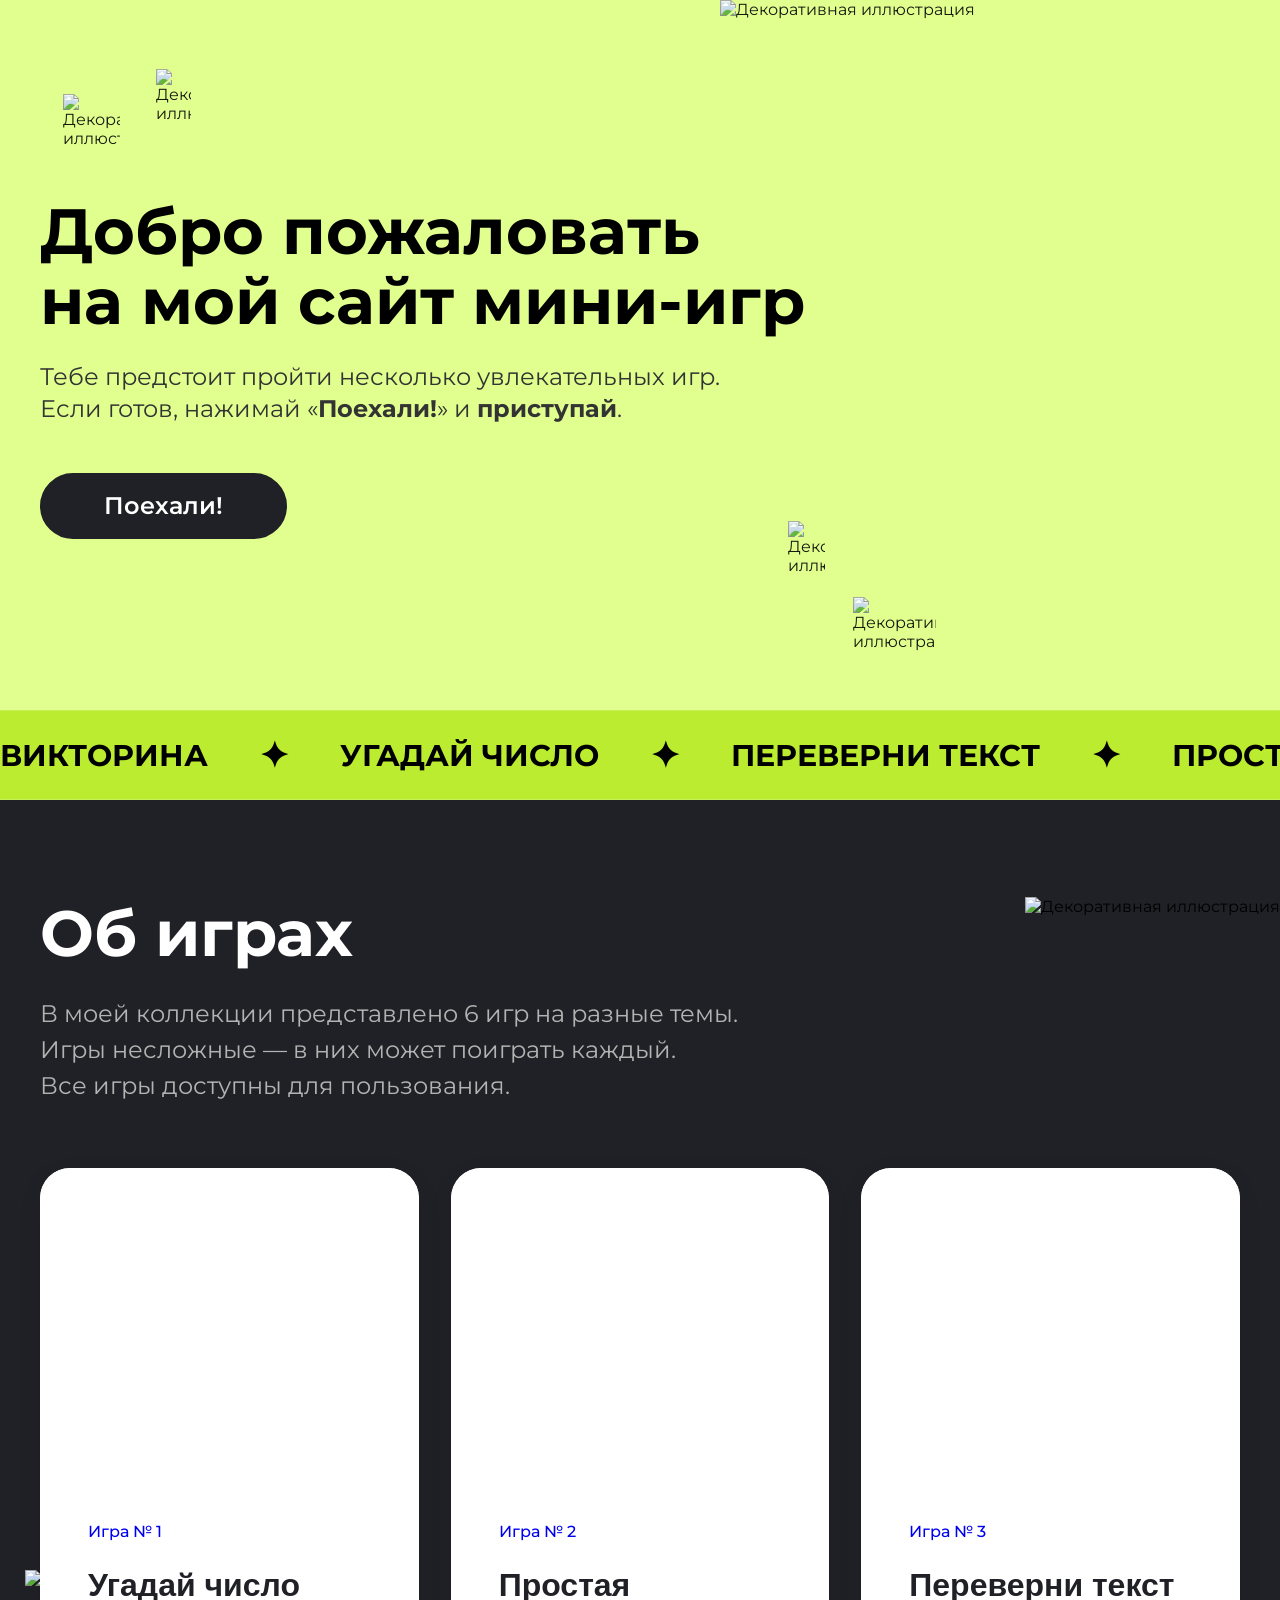
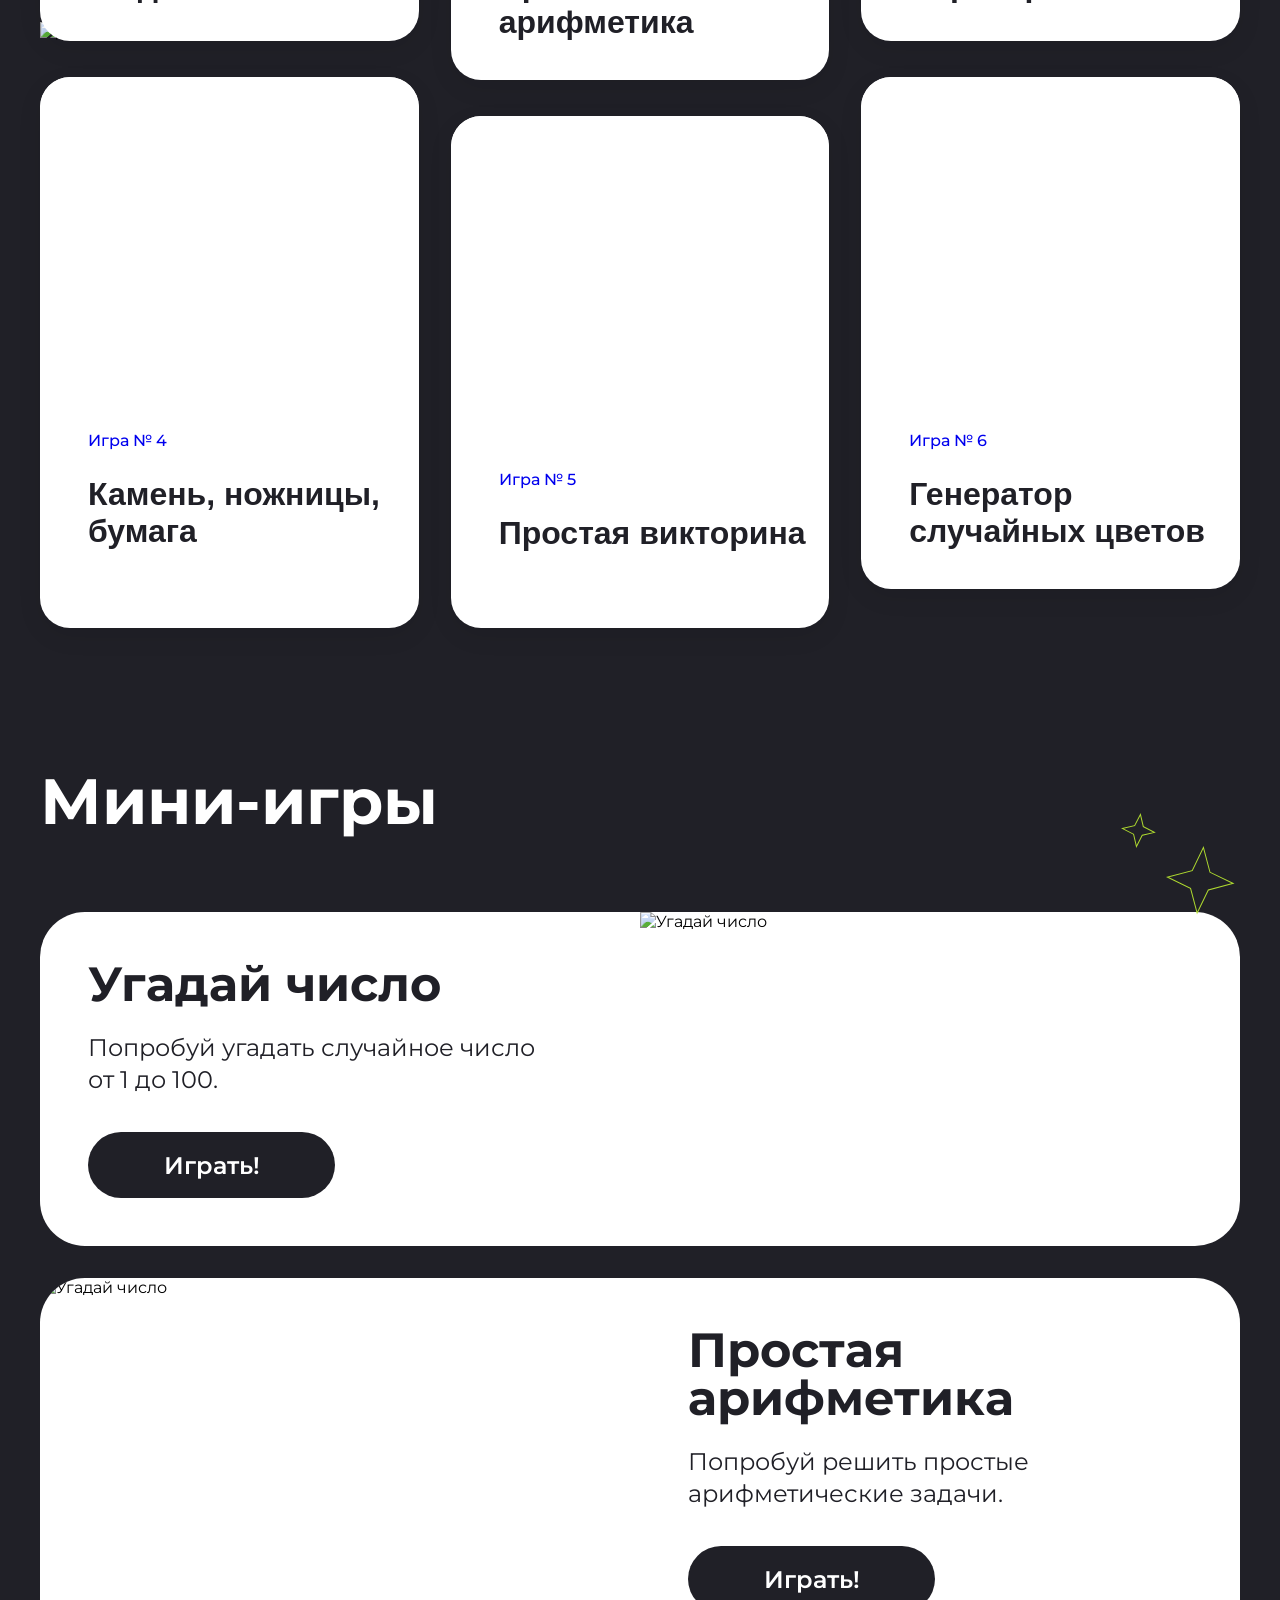
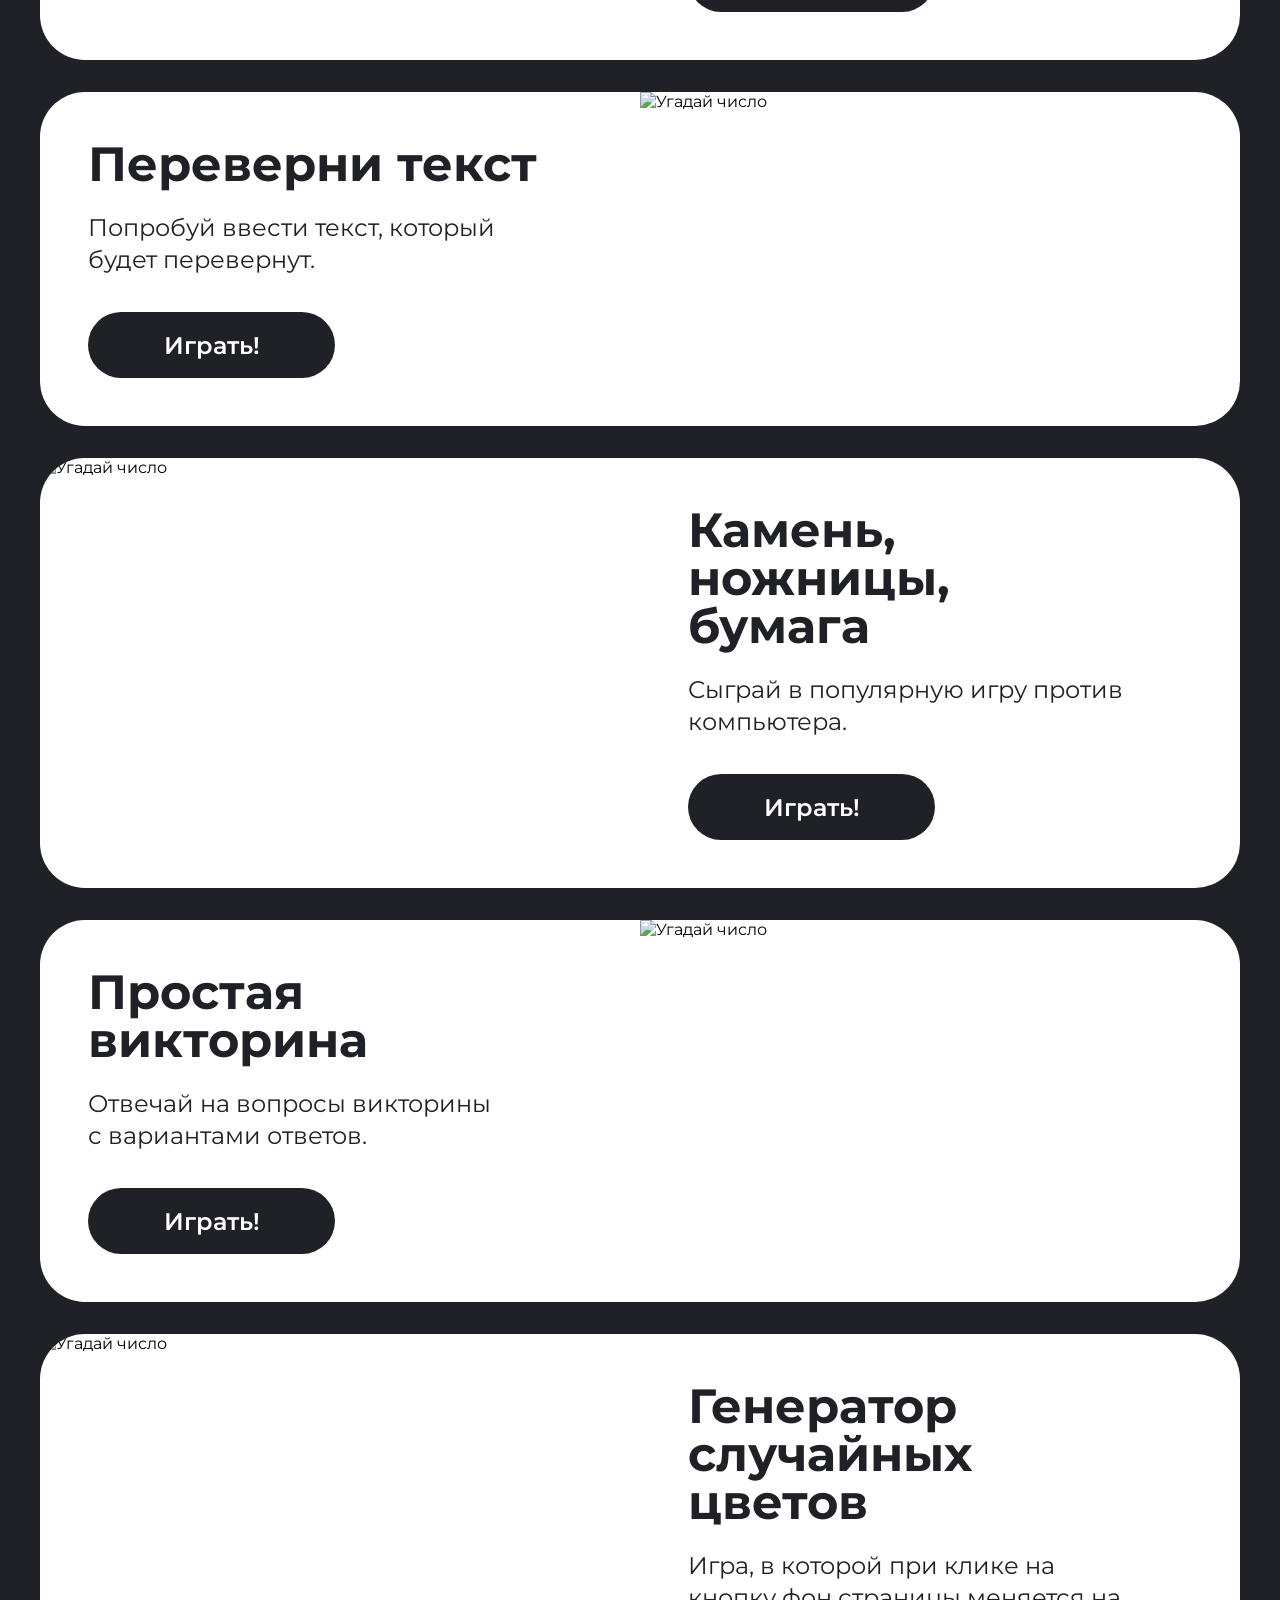
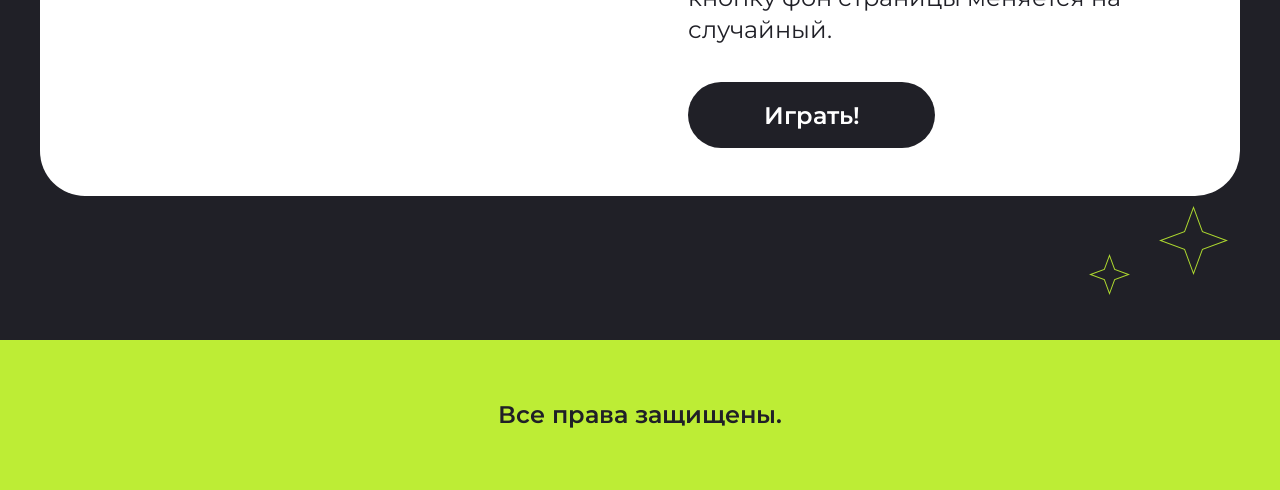
==== index.html @ 5bf807a5 "2-nd course hw." ====
<!DOCTYPE html>
<html lang="ru">

<head>
  <meta charset="UTF-8">
  <meta name="viewport" content="width=device-width, initial-scale=1">
  <title>Сайт с мини-играми</title>
  <link rel="preconnect" href="https://fonts.googleapis.com">
  <link rel="preconnect" href="https://fonts.gstatic.com" crossorigin>
  <link href="https://fonts.googleapis.com/css2?family=Montserrat:wght@400;500;600;700&display=swap" rel="stylesheet">
  <link rel="stylesheet" href="style.css" >
</head>

<body>
  <section class="hero-page">
    <div class="center">
      <div class="hero-page__content">
        <h1 class="hero-page__title">Добро пожаловать&nbsp; на мой сайт мини‑игр</h1>
        <p class="hero-page__subtitle">Тебе предстоит пройти несколько увлекательных игр. Если готов, нажимай
          «<strong>Поехали!</strong>» и <b>приступай</b>.</p>
        <a href="#about-games" class="hero-page__link">Поехали!</a>
      </div>
    </div>

    <!-- Иллюстрации -->
    <img src="img/illustration-1.svg" alt="Декоративная иллюстрация" class="hero-page__illustration-1" loading="lazy">
    <img src="img/illustration-1a.svg" alt="Декоративная иллюстрация" class="hero-page__illustration-1a" loading="lazy">
    <img src="img/illustration-2.png" alt="Декоративная иллюстрация" class="hero-page__illustration-2" loading="lazy">
    <img src="img/illustration-3.png" alt="Декоративная иллюстрация" class="hero-page__illustration-3" loading="lazy">
    <img src="img/illustration-4.png" alt="Декоративная иллюстрация" class="hero-page__illustration-4" loading="lazy">
    <img src="img/illustration-5.png" alt="Декоративная иллюстрация" class="hero-page__illustration-5" loading="lazy">
    <!-- Анимированная бесконечная лента -->
<div class="marquee-ticker">
  <div class="marquee-ticker__track">
    <!-- Первый набор (оригинал) -->
    <div class="marquee-ticker__content">
      <span>ВИКТОРИНА</span> <span class="marquee-ticker__star">✦</span>
      <span>УГАДАЙ ЧИСЛО</span> <span class="marquee-ticker__star">✦</span>
      <span>ПЕРЕВЕРНИ ТЕКСТ</span> <span class="marquee-ticker__star">✦</span>
      <span>ПРОСТАЯ АРИФМЕТИКА</span> <span class="marquee-ticker__star">✦</span>
      <span>КАМЕНЬ, НОЖНИЦЫ, БУМАГА</span> <span class="marquee-ticker__star">✦</span>
      <span>ГЕНЕРАТОР СЛУЧАЙНЫХ ЦВЕТОВ</span> <span class="marquee-ticker__star">✦</span>
    </div>
    <!-- Второй набор (дубликат для бесшовности) -->
    <div class="marquee-ticker__content" aria-hidden="true">
      <span>ВИКТОРИНА</span> <span class="marquee-ticker__star">✦</span>
      <span>УГАДАЙ ЧИСЛО</span> <span class="marquee-ticker__star">✦</span>
      <span>ПЕРЕВЕРНИ ТЕКСТ</span> <span class="marquee-ticker__star">✦</span>
      <span>ПРОСТАЯ АРИФМЕТИКА</span> <span class="marquee-ticker__star">✦</span>
      <span>КАМЕНЬ, НОЖНИЦЫ, БУМАГА</span> <span class="marquee-ticker__star">✦</span>
      <span>ГЕНЕРАТОР СЛУЧАЙНЫХ ЦВЕТОВ</span> <span class="marquee-ticker__star">✦</span>
    </div>
  </div>
</div>
  </section>

  <section class="about-games" id="about-games">
    <!-- Иллюстрации -->
    <img src="img/illustration-6.png" alt="Декоративная иллюстрация" class="about-games__illustration-6" loading="lazy">
    <img src="img/illustration-7.svg" alt="Декоративная иллюстрация" class="about-games__illustration-7" loading="lazy">
    <img src="img/illustration-8.svg" alt="Декоративная иллюстрация" class="about-games__illustration-8" loading="lazy">
    <div class="about-games__block center">


      <h1 class="about-games__block-title ">Об играх</h1>
      <p class="about-games__block-subtitle">В моей коллекции представлено 6 игр на разные темы.<br> Игры несложные — в
        них может поиграть каждый.<br> Все игры доступны для пользования.</p>

      <div class="games-grid__container">
        <!-- Карточка 1  -->
        <a href="#game-guess" class="games-card">
          <div class="games-card__content">
            <div class="games-card__bg"></div>
            <p class="games-card__number">Игра № 1</p>
            <h2 class="games-card__title">Угадай число</h2>
          </div>
        </a>

        <!-- Карточка 2 -->
        <a href="#game-rps" class="games-card">
          <div class="games-card__content">
            <div class="games-card__bg"></div>
            <p class="games-card__number">Игра № 4</p>
            <h2 class="games-card__title">Камень, ножницы, бумага</h2>
          </div>
        </a>

        <!-- Карточка 3 -->
        <a href="#game-math" class="games-card">
          <div class="games-card__content">
            <div class="games-card__bg"></div>
            <p class="games-card__number">Игра № 2</p>
            <h2 class="games-card__title">Простая арифметика</h2>
          </div>
        </a>

        <!-- Карточка 4 -->
        <a href="#game-quiz" class="games-card">
          <div class="games-card__content">
            <div class="games-card__bg"></div>
            <p class="games-card__number">Игра № 5</p>
            <h2 class="games-card__title">Простая викторина</h2>
          </div>
        </a>

        <!-- Карточка 5 -->
        <a href="#game-reverse" class="games-card">
          <div class="games-card__content">
            <div class="games-card__bg"></div>
            <p class="games-card__number">Игра № 3</p>
            <h2 class="games-card__title">Переверни текст</h2>
          </div>
        </a>

        <!-- Карточка 6 -->
        <a href="#game-color" class="games-card">
          <div class="games-card__content">
            <div class="games-card__bg"></div>
            <p class="games-card__number">Игра № 6</p>
            <h2 class="games-card__title">Генератор случайных цветов</h2>
          </div>
        </a>
      </div>
    </div>
  </section>
<section  class="mini-games center">
  <h1 class="mini-games__title">Мини-игры</h1>
  <div class="mini-games__grid">
<!-- Иллюстрации -->
    <img src="img/illustration-9.svg" alt="Декоративная иллюстрация" class="mini-games__illustration-9" loading="lazy">
    <img src="img/illustration-10.svg" alt="Декоративная иллюстрация" class="mini-games__illustration-10" loading="lazy">
    <img src="img/illustration-11.svg" alt="Декоративная иллюстрация" class="mini-games__illustration-11" loading="lazy">
    <img src="img/illustration-12.svg" alt="Декоративная иллюстрация" class="mini-games__illustration-12" loading="lazy">
<!-- Карточка 1: Угадай число -->
    <article class="mini-games__card" id="game-guess">
      <div class="mini-games__info">
        <h3 class="mini-games__card-title">Угадай число</h3>
        <p class="mini-games__card-description">Попробуй угадать случайное число от 1 до 100.</p>
        <a href="#" class="mini-games__card-btn">Играть!</a>
      </div>
      <div class="mini-games__preview">
        <img src="img/games1.png" alt="Угадай число" class="mini-games__img">
        
      </div>
    </article>

    <!-- Карточка 2: Простая арифметика -->
    <article class="mini-games__card" id="game-math">
      <div class="mini-games__info">
        <h3 class="mini-games__card-title">Простая арифметика</h3>
        <p class="mini-games__card-description">Попробуй решить простые арифметические задачи.</p>
        <a href="#" class="mini-games__card-btn">Играть!</a>
      </div>
      <div class="mini-games__preview">
        <img src="img/games2.png" alt="Угадай число" class="mini-games__img">
      </div>
    </article>

    <!-- Карточка 3: Переверни текст -->
    <article class="mini-games__card" id="game-reverse">
      <div class="mini-games__info">
        <h3 class="mini-games__card-title">Переверни текст</h3>
        <p class="mini-games__card-description">Попробуй ввести текст, который будет перевернут.</p>
        <a href="#" class="mini-games__card-btn">Играть!</a>
      </div>
      <div class="mini-games__preview">
        <img src="img/games3.png" alt="Угадай число" class="mini-games__img">
      </div>
    </article>

    <!-- Карточка 4: Камень, ножницы, бумага -->
    <article class="mini-games__card" id="game-rps">
      <div class="mini-games__info">
        <h3 class="mini-games__card-title">Камень,<br> ножницы,<br> бумага</h3>
        <p class="mini-games__card-description">Сыграй в популярную игру против компьютера.</p>
        <a href="#" class="mini-games__card-btn">Играть!</a>
      </div>
      <div class="mini-games__preview">
        <img src="img/games4.png" alt="Угадай число" class="mini-games__img">
      </div>
    </article>

    <!-- Карточка 5: Простая викторина -->
    <article class="mini-games__card" id="game-quiz">
      <div class="mini-games__info">
        <h3 class="mini-games__card-title">Простая викторина</h3>
        <p class="mini-games__card-description">Отвечай на вопросы викторины<br> с вариантами ответов.</p>
        <a href="#" class="mini-games__card-btn">Играть!</a>
      </div>
      <div class="mini-games__preview">
        <img src="img/games5.png" alt="Угадай число" class="mini-games__img">
      </div>
    </article>

    <!-- Карточка 6: Генератор случайных цветов -->
    <article class="mini-games__card" id="game-color">
      <div class="mini-games__info">
        <h3 class="mini-games__card-title">Генератор случайных<br> цветов</h3>
        <p class="mini-games__card-description">Игра, в которой при клике на кнопку фон страницы меняется на случайный.</p>
        <a href="#" class="mini-games__card-btn">Играть!</a>
      </div>
      <div class="mini-games__preview ">
        <img src="img/games6.png" alt="Угадай число" class="mini-games__img">
      </div>
    </article>
  </div>
</section>


  <footer class="footer center">
    <p> Все права защищены.</p>

  </footer>
</body>

</html>
---- style.css ----
@charset "UTF-8";
* {
  box-sizing: border-box;
  margin: 0;
  padding: 0;
}

body {
  width: 100%;
  margin: 0 auto;
  overflow-x: hidden;
  font-family: "Montserrat", sans-serif;
}

.center {
  padding-left: calc(50% - 600px);
  padding-right: calc(50% - 600px);
}

/* Hero-блок */
.hero-page {
  position: relative;
  height: 800px;
  background-color: #E1FF8F;
  display: flex;
  flex-direction: column;
  justify-content: flex-start;
}

.hero-page__content {
  text-align: left;
  max-width: 769px;
  width: 100%;
  z-index: 2;
}

.hero-page__title {
  font-family: "Montserrat", sans-serif;
  font-weight: 700;
  font-size: 64px;
  line-height: 1.1;
  letter-spacing: 0;
  margin-top: 196px;
}

.hero-page__subtitle {
  width: 720px;
  font-family: "Montserrat", sans-serif;
  font-weight: 400;
  font-size: 24px;
  line-height: 32px;
  letter-spacing: 0;
  margin-top: 24px;
  color: #333;
}

.hero-page__link {
  display: inline-flex;
  align-items: center;
  justify-content: center;
  margin-top: 48px;
  text-decoration: none;
  font-family: "Montserrat", sans-serif;
  font-weight: 600;
  font-size: 24px;
  background-color: #202027;
  color: #ffffff;
  border-radius: 60px;
  width: 247px;
  height: 66px;
  transition: background-color 0.3s ease, color 0.3s ease, border-color 0.3s ease, transform 0.3s ease;
  border: 2px solid #202027;
}

.hero-page__link:hover {
  background-color: #ffffff;
  color: #202027;
  border: 1px solid #202027;
  transform: scale(1.03);
}

/* Блок бесконечной бегущей строки */
.marquee-ticker {
  position: absolute;
  bottom: 0;
  width: 100%;
  height: 90px;
  background-color: #BCEC30;
  border-top: 1px solid rgba(255, 255, 255, 0.2);
  border-bottom: 1px solid rgba(255, 255, 255, 0.2);
  backdrop-filter: blur(50px);
  -webkit-backdrop-filter: blur(50px);
  overflow: hidden;
  display: flex;
  align-items: center;
  z-index: 5;
}

.marquee-ticker__track {
  display: flex;
  width: -moz-max-content;
  width: max-content;
  animation: marquee-scroll-left 25s linear infinite !important;
}

@keyframes marquee-scroll-left {
  0% {
    transform: translate3d(0, 0, 0);
  }
  100% {
    transform: translate3d(-50%, 0, 0);
  }
}
.marquee-ticker__content {
  display: flex;
  align-items: center;
  gap: 51px;
  padding-right: 50px;
  font-family: "Montserrat", sans-serif;
  font-weight: 700;
  font-size: 30px;
  white-space: nowrap;
}

.marquee-ticker__star {
  font-size: 36px;
  display: inline-block;
}

.hero-page__illustration-1a {
  display: none;
}

.hero-page__illustration-1 {
  position: absolute;
  right: 0;
  width: 560px;
  height: auto;
  opacity: 0.9;
  z-index: 1;
  pointer-events: none;
}

.hero-page__illustration-2 {
  position: absolute;
  top: 94px;
  left: 63px;
  width: 57px;
  height: auto;
  opacity: 0.9;
  z-index: 1;
  pointer-events: none;
}

.hero-page__illustration-3 {
  position: absolute;
  top: 69px;
  left: 156px;
  width: 35px;
  height: auto;
  opacity: 0.9;
  z-index: 1;
  pointer-events: none;
}

.hero-page__illustration-4 {
  position: absolute;
  bottom: 149px;
  right: 344px;
  width: 83px;
  height: auto;
  opacity: 0.9;
  z-index: 1;
  pointer-events: none;
}

.hero-page__illustration-5 {
  position: absolute;
  bottom: 225px;
  right: 455px;
  width: 37px;
  height: auto;
  opacity: 0.9;
  z-index: 1;
  pointer-events: none;
}

.about-games {
  position: relative;
  min-height: 1470px;
  height: auto;
  background-color: #202027;
  display: flex;
  flex-direction: column;
  justify-content: flex-start;
  overflow: hidden;
}

.about-games__block-title {
  margin-top: 94px;
  font-size: 64px;
  font-weight: 700;
  text-align: left;
  margin-bottom: 16px;
  color: #ffffff;
}

.about-games__block-subtitle {
  margin-top: 24px;
  font-size: 24px;
  line-height: 1.5;
  text-align: left;
  color: #b3b3b3;
  margin-bottom: 64px;
}

.games-grid__container {
  -moz-column-count: 3;
       column-count: 3;
  -moz-column-gap: 32px;
       column-gap: 32px;
  width: 100%;
}

.games-card {
  background: #fff;
  border-radius: 30px;
  overflow: hidden;
  box-shadow: 0 8px 24px rgba(0, 0, 0, 0.08);
  width: 100%;
  transition: transform 0.3s ease;
  position: relative;
  z-index: 1;
  display: inline-block;
  -moz-column-break-inside: avoid;
       break-inside: avoid;
  margin-bottom: 32px;
  text-decoration: none;
  scroll-margin-top: 40px;
}

.games-card:hover {
  transform: scale(1.14);
  z-index: 10;
  box-shadow: 0 16px 32px rgba(0, 0, 0, 0.12);
}

.games-card__number {
  margin-top: 40px;
  margin-left: 48px;
  font-weight: 500;
  letter-spacing: 0px;
  vertical-align: bottom;
}

.games-card__title {
  margin-top: 26px;
  width: 314px;
  margin-left: 48px;
  font-family: sans-serif;
  font-size: 32px;
  font-weight: 700;
  color: #202027;
}

.games-card__bg {
  width: 100%;
  height: 314px;
  background-size: cover;
  border-radius: 30px;
  background-position: center;
  background-repeat: no-repeat;
  background-color: #ffffff;
}

.games-card:nth-child(1) .games-card__bg {
  background-image: url("img/games1.png");
}

.games-card:nth-child(2) .games-card__bg {
  background-image: url("img/games4.png");
}

.games-card:nth-child(3) .games-card__bg {
  background-image: url("img/games2.png");
}

.games-card:nth-child(4) .games-card__bg {
  background-image: url("img/games5.png");
}

.games-card:nth-child(5) .games-card__bg {
  background-image: url("img/games3.png");
}

.games-card:nth-child(6) .games-card__bg {
  background-image: url("img/games6.png");
}

.games-card:nth-child(1) {
  height: 473px;
}

.games-card:nth-child(2) {
  height: 551px;
}

.games-card:nth-child(3) {
  height: 512px;
}

.games-card:nth-child(4) {
  height: 512px;
}

.games-card:nth-child(5) {
  height: 473px;
}

.games-card:nth-child(6) {
  height: 512px;
}

/* Иллюстрация  */
.about-games__illustration-6 {
  position: absolute;
  top: 97px;
  right: 0;
  width: auto;
  height: auto;
  z-index: 1;
  pointer-events: none;
}

.about-games__illustration-7 {
  position: absolute;
  top: 770px;
  left: 25px;
  width: auto;
  height: auto;
  z-index: 1;
  pointer-events: none;
}

.about-games__illustration-8 {
  position: absolute;
  top: 822px;
  left: 40px;
  width: auto;
  height: auto;
  z-index: 1;
  pointer-events: none;
}

.mini-games {
  position: relative;
  height: auto;
  width: auto;
  background-color: #202027;
  display: flex;
  flex-direction: column;
  justify-content: flex-start;
  overflow: hidden;
  padding-bottom: 144px;
}

.mini-games__illustration-9 {
  position: absolute;
  top: 143px;
  right: 123.8px;
  width: 35.15px;
  height: auto;
  opacity: 0.9;
  z-index: 1;
  pointer-events: none;
}

.mini-games__illustration-10 {
  position: absolute;
  top: 176px;
  right: 45px;
  width: 68.86px;
  height: auto;
  opacity: 0.9;
  z-index: 1;
  pointer-events: none;
}

.mini-games__illustration-11 {
  position: absolute;
  bottom: 65px;
  right: 52px;
  width: 69px;
  height: auto;
  opacity: 0.9;
  z-index: 1;
  pointer-events: none;
}

.mini-games__illustration-12 {
  position: absolute;
  bottom: 45px;
  right: 150px;
  width: 41px;
  height: auto;
  opacity: 0.9;
  z-index: 1;
  pointer-events: none;
}

.mini-games__title {
  font-size: 64px;
  font-weight: 700;
  color: #ffffff;
  margin-top: 92px;
  margin-bottom: 72px;
}

.mini-games__grid {
  display: flex;
  flex-direction: column;
  gap: 32px;
}

.mini-games__card {
  background-color: #ffffff;
  border-radius: 45px;
  overflow: hidden;
  display: grid;
  grid-template-columns: 1fr 1fr;
  max-height: 600px;
}

.mini-games__card:nth-child(even) .mini-games__info {
  order: 2;
}

.mini-games__card:nth-child(even) .mini-games__preview {
  order: 1;
}

.mini-games__img {
  width: 100%;
  height: 100%;
  -o-object-fit: cover;
     object-fit: cover;
  -o-object-position: center;
     object-position: center;
  display: block;
  border-radius: 0;
}

.mini-games__info {
  max-width: 504px;
  margin: 48px;
  display: flex;
  flex-direction: column;
  justify-content: flex-start;
  color: #202027;
}

.mini-games__card-title {
  max-width: 505px;
  font-size: 48px;
  font-weight: 700;
  line-height: 100%;
}

.mini-games__card-description {
  max-width: 457px;
  font-size: 24px;
  font-weight: 400;
  line-height: 32px;
  color: #202027;
  margin-top: 24px;
}

.mini-games__card-btn {
  display: flex;
  align-items: center;
  justify-content: center;
  background-color: #202027;
  color: #FFF;
  text-decoration: none;
  font-size: 24px;
  font-weight: 600;
  width: 247px;
  height: 66px;
  border-radius: 60px;
  transition: background-color 0.2s ease;
  margin-top: 36px;
}

.mini-games__card-btn:hover {
  background-color: #ffffff;
  color: #000000;
}

.mini-games__preview {
  position: relative;
  display: flex;
  align-items: center;
  justify-content: center;
  overflow: hidden;
}

.footer {
  width: 100%;
  height: 150px;
  background: #BDED35;
  font-size: 24px;
  font-weight: 600;
  line-height: 100%;
  letter-spacing: 0px;
  color: #202027;
  display: flex;
  justify-content: center;
  align-items: center;
  text-align: center;
}

/*  ВЕРСТКА ПОД ПЛАНШЕТЫ (768px - 1024px)*/
@media (min-width: 768px) and (max-width: 1024px) {
  .center {
    padding-left: 40px;
    padding-right: 40px;
  }
  .hero-page {
    height: auto;
    padding-bottom: 140px;
  }
  .hero-page__title {
    font-size: 32px;
    margin-top: 180px;
  }
  .hero-page__subtitle {
    width: 100%;
    max-width: 600px;
    font-size: 18px;
    line-height: 28px;
  }
  .hero-page__illustration-1a {
    display: none;
  }
  .hero-page__illustration-1 {
    position: absolute;
    right: 0;
    width: 300px;
    height: auto;
    opacity: 0.9;
    z-index: 1;
    pointer-events: none;
  }
  .hero-page__illustration-4,
  .hero-page__illustration-5 {
    display: none;
  }
  .marquee-ticker__content {
    font-size: 24px;
    gap: 40px;
    padding-right: 40px;
  }
  .marquee-ticker__star {
    font-size: 28px;
  }
  .games-grid__container {
    display: grid;
    grid-template-columns: repeat(2, 1fr);
    gap: 24px;
    align-items: stretch;
    -moz-column-count: auto;
    column-count: auto;
  }
  .games-card,
  .games-card:nth-child(1),
  .games-card:nth-child(2),
  .games-card:nth-child(3),
  .games-card:nth-child(4),
  .games-card:nth-child(5),
  .games-card:nth-child(6) {
    display: flex;
    flex-direction: column;
    height: 490px;
    margin-bottom: 0;
    -moz-column-break-inside: auto;
    break-inside: auto;
  }
  .games-card__bg {
    height: 280px;
    width: 100%;
    border-radius: 30px 30px 0 0;
    flex-shrink: 0;
  }
  .games-card__title {
    font-size: 26px;
    margin-top: 16px;
    margin-left: 32px;
    width: auto;
  }
  .games-card__number {
    margin-top: 24px;
    margin-left: 32px;
  }
  .mini-games__illustration-9 {
    display: none;
  }
  .mini-games__illustration-10 {
    display: none;
  }
  .mini-games__title {
    font-size: 48px;
    margin-top: 60px;
    margin-bottom: 40px;
  }
  .mini-games__grid {
    gap: 24px;
  }
  .mini-games__card {
    grid-template-columns: 1fr;
    max-height: none;
    border-radius: 30px;
  }
  .mini-games__card:nth-child(even) .mini-games__info {
    order: unset;
  }
  .mini-games__card:nth-child(even) .mini-games__preview {
    order: unset;
  }
  .mini-games__preview {
    height: 350px;
    width: 100%;
  }
  .mini-games__info {
    max-width: 100%;
    margin: 32px;
  }
  .mini-games__card-title {
    max-width: 100%;
    font-size: 36px;
  }
  .mini-games__card-description {
    max-width: 100%;
    font-size: 18px;
    line-height: 26px;
    margin-top: 16px;
  }
  .mini-games__card-btn {
    margin-top: 28px;
  }
}
/* ==========================================================================
   МОБИЛЬНЫЙ АДАПТИВ ОТ 376px ДО 767px ДЛЯ ВСЕХ СТРАНИЦ САЙТА
   ========================================================================== */
@media screen and (min-width: 376px) and (max-width: 767px) {
  /* 1. Общие контейнеры и базовые отступы безопасности */
  .center {
    padding-left: 16px;
    padding-right: 16px;
  }
  .hero-page,
  .about-games,
  .mini-games,
  .footer {
    padding-left: 16px;
    padding-right: 16px;
    box-sizing: border-box;
  }
  .hero-page__content,
  .hero-page__subtitle {
    width: 100%;
    max-width: 100%;
    margin-left: 0;
    margin-right: 0;
  }
  .hero-page {
    position: relative;
    height: 700px;
    background-color: #E1FF8F;
    display: flex;
    flex-direction: column;
    justify-content: flex-start;
    align-items: center;
  }
  .hero-page__content {
    text-align: center;
    max-width: 700px;
    width: 100%;
    z-index: 2;
    display: flex;
    flex-direction: column;
    align-items: center;
  }
  .hero-page__title {
    min-width: 262px;
    font-size: 40px;
    line-height: 100%;
    margin-top: 147px;
    z-index: 3;
  }
  .hero-page__subtitle {
    min-width: 296px;
    font-size: 18px;
    line-height: 100%;
    margin-top: 24px;
  }
  .hero-page__link {
    margin-top: 36px;
    max-width: 285px;
    height: 60px;
    font-size: 16px;
  }
  .hero-page__illustration-1a {
    display: block;
    position: absolute;
    top: 0;
    right: 0;
    max-width: 223px;
    height: auto;
    z-index: 1;
    pointer-events: none;
  }
  .hero-page__illustration-2 {
    width: 35px;
    left: 37px;
    top: 97px;
  }
  .hero-page__illustration-3 {
    width: 21px;
    left: 91px;
    top: 64px;
  }
  .hero-page__illustration-4 {
    width: 39px;
    right: 34px;
    bottom: 79px;
  }
  .hero-page__illustration-5 {
    width: 18px;
    right: 86px;
    bottom: 125px;
  }
  .hero-page__illustration-1 {
    display: none;
  }
  .marquee-ticker {
    height: 51px;
  }
  .marquee-ticker__content {
    font-size: 22px;
    gap: 36px;
    padding-right: 36px;
  }
  .marquee-ticker__star {
    font-size: 24px;
  }
  .about-games {
    display: none;
  }
  .mini-games {
    padding-bottom: 10px;
  }
  .mini-games__title {
    font-size: 40px;
    font-weight: 700;
    width: 250;
    margin-top: 48.34px;
    margin-bottom: 0;
    margin-bottom: 48px;
  }
  .mini-games__grid {
    gap: 24px;
  }
  .mini-games__card {
    display: flex;
    flex-direction: column;
    max-height: none;
    border-radius: 30px;
    overflow: hidden;
  }
  .mini-games__card:nth-child(even) .mini-games__preview {
    order: unset;
  }
  .mini-games__preview {
    order: 1;
    height: 285px;
    width: 100%;
  }
  .mini-games__info {
    order: 2;
    min-height: 182px;
    max-width: 100%;
    margin: 29px;
    display: flex;
    flex-direction: column;
  }
  .mini-games__card-title {
    width: 285px;
    font-size: 32px;
    font-weight: 700;
    order: 1;
    margin-bottom: 16px;
  }
  .mini-games__card-description {
    width: 285px;
    font-size: 16px;
    font-weight: 400;
    line-height: 100%;
    margin: 0;
    order: 2;
  }
  .mini-games__card-btn {
    margin-top: 32px;
    margin-bottom: 32px;
    max-width: 285px;
    width: 100%;
    height: 55px;
    font-size: 16px;
    font-size: 600;
    align-self: center;
    order: 3;
  }
  .mini-games__illustration-9,
  .mini-games__illustration-10,
  .mini-games__illustration-11,
  .mini-games__illustration-12 {
    display: none;
  }
  .footer {
    height: 110px;
    font-size: 16px;
    font-weight: 600;
  }
}/*# sourceMappingURL=style.css.map */
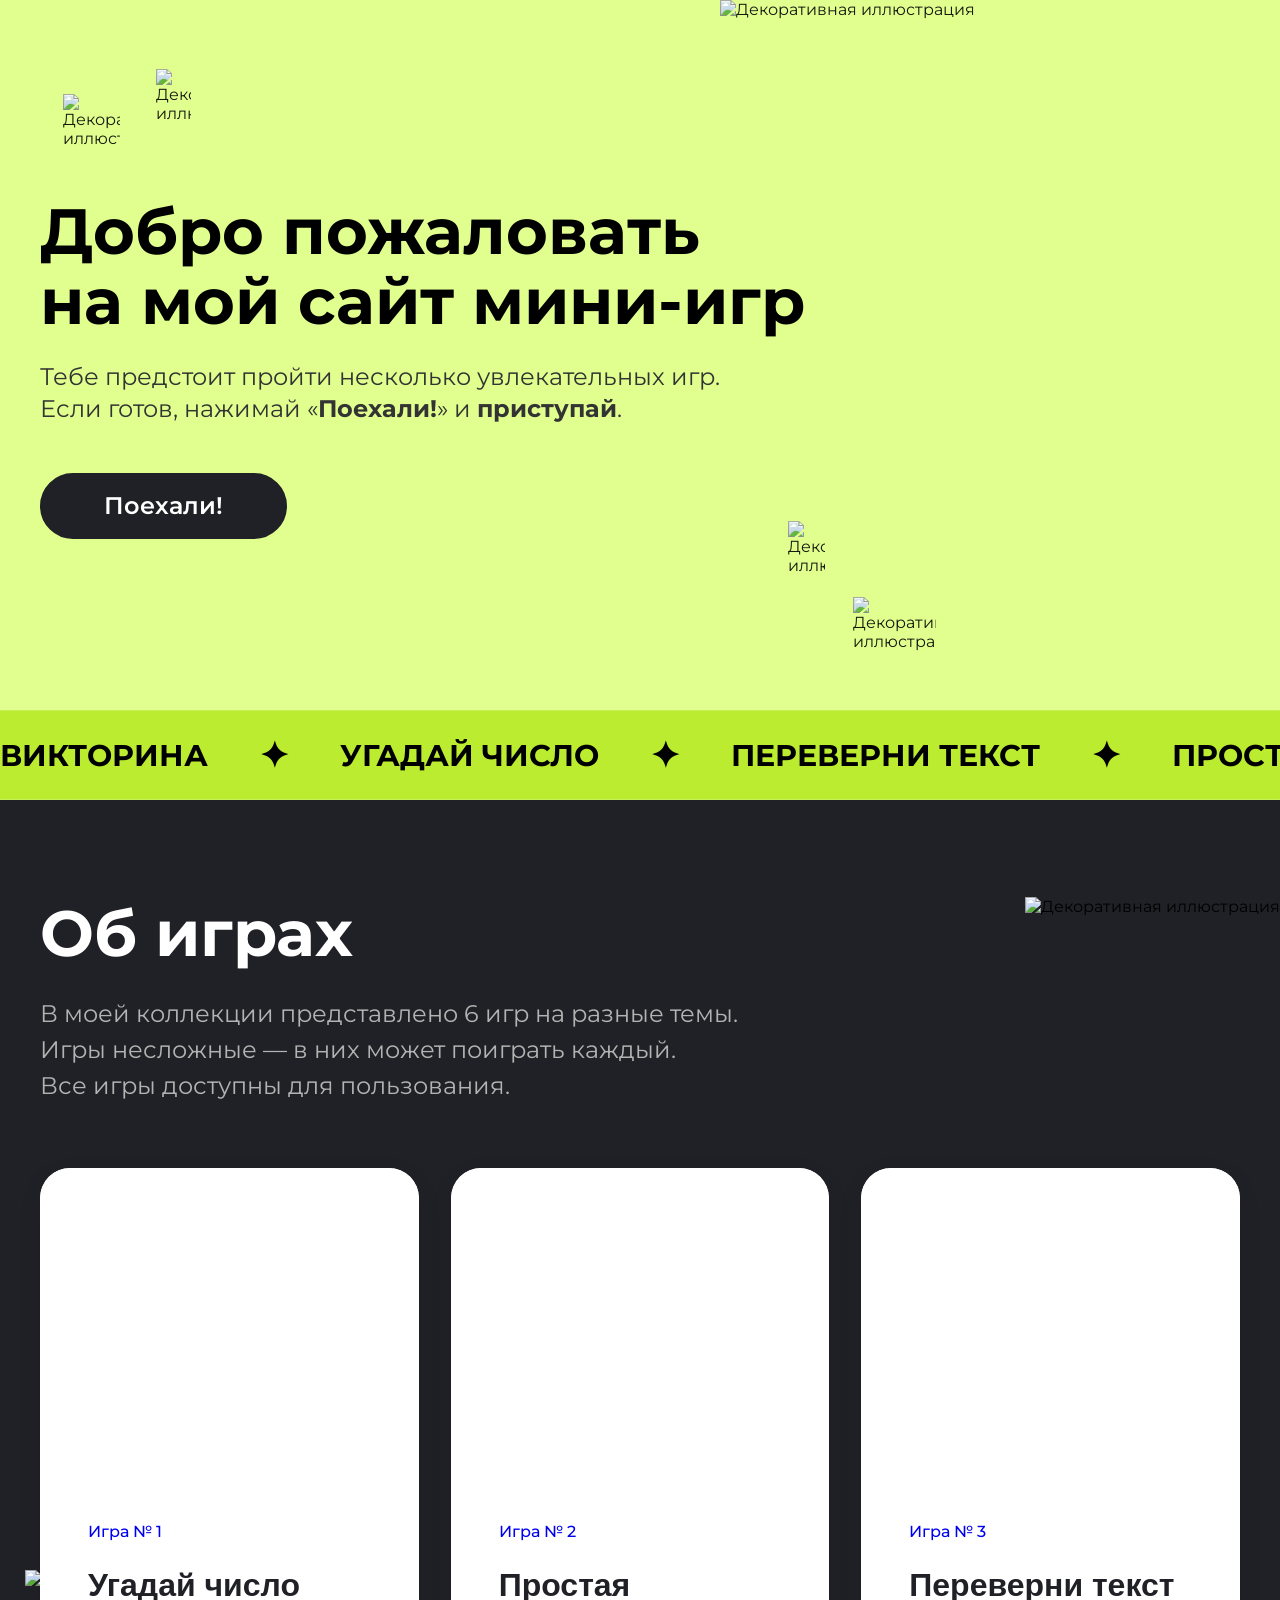
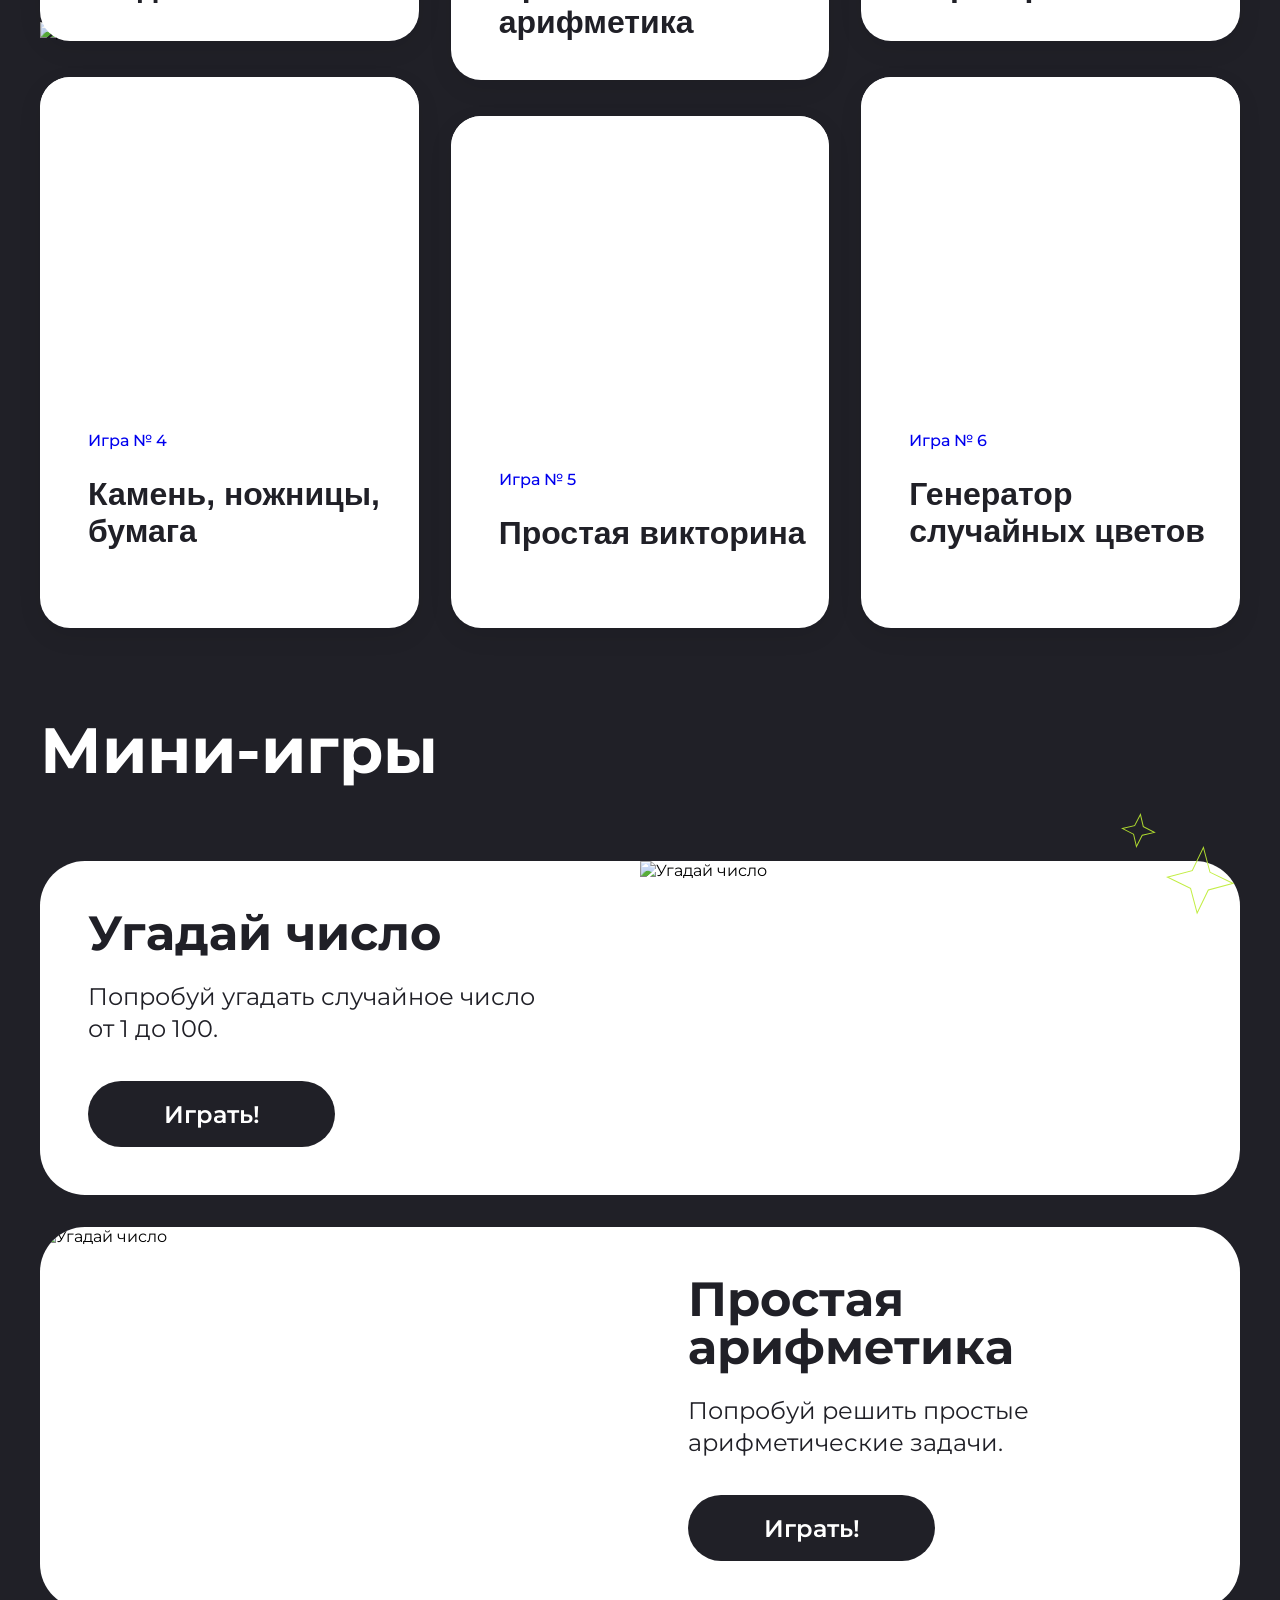
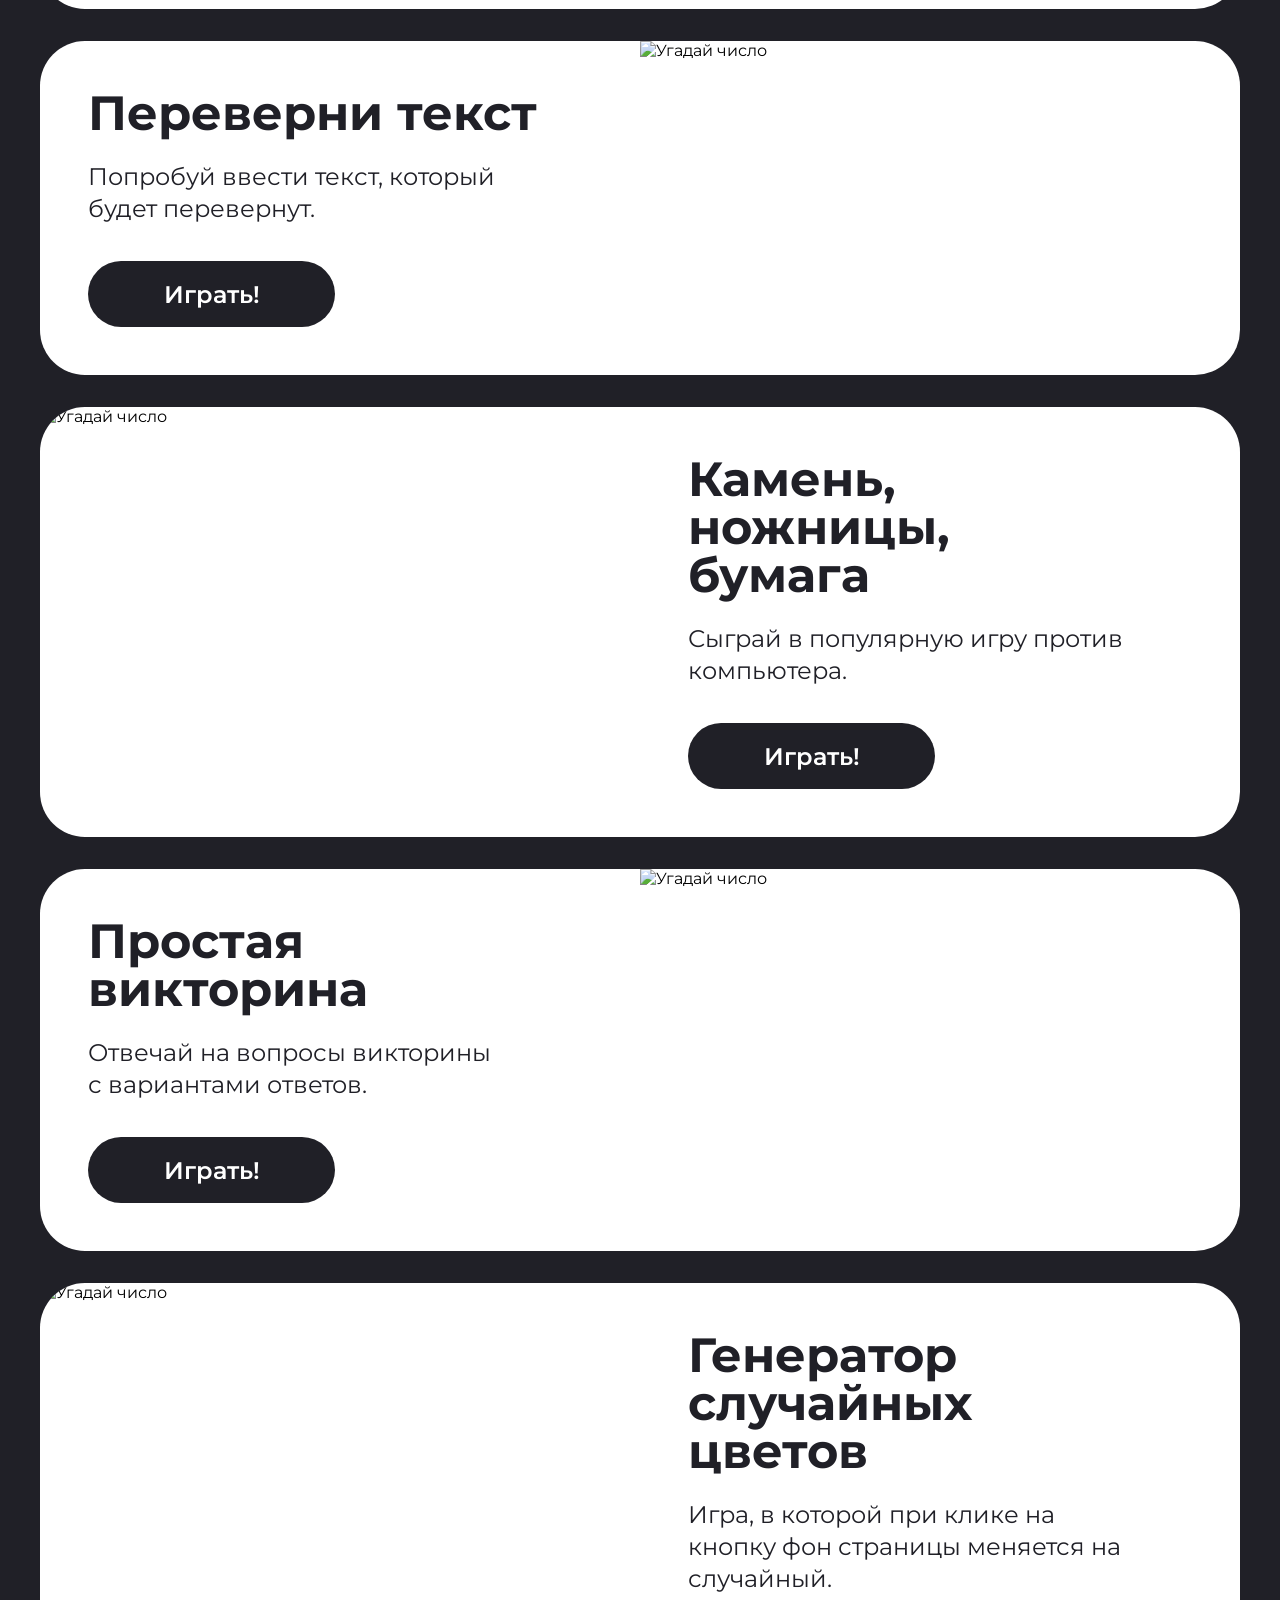
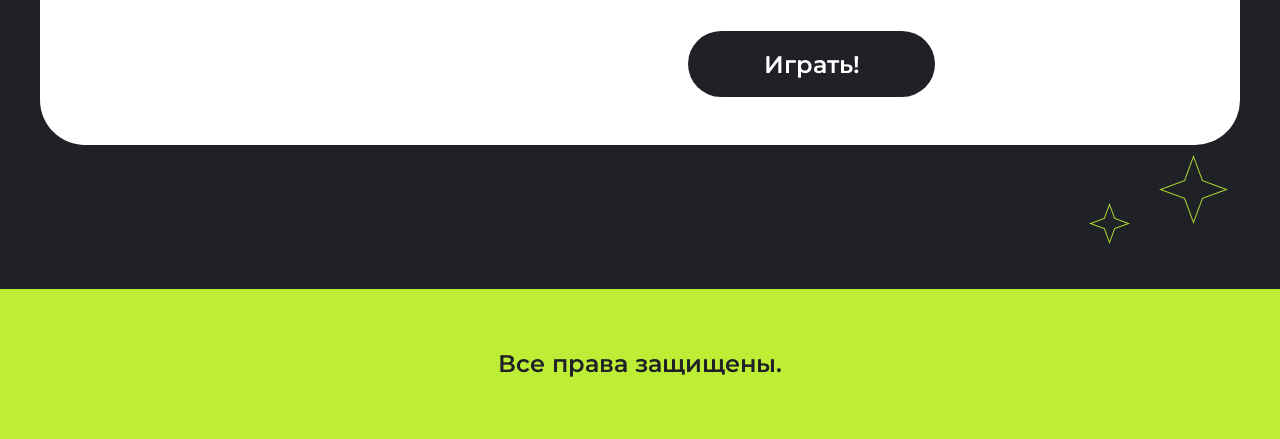
==== commit 04c5ece0: "Добавлена игра «Викторина» и подключена к сайту" ====
--- a/index.html
+++ b/index.html
@@ -185,7 +185,7 @@
       <div class="mini-games__info">
         <h3 class="mini-games__card-title">Простая викторина</h3>
         <p class="mini-games__card-description">Отвечай на вопросы викторины<br> с вариантами ответов.</p>
-        <a href="#" class="mini-games__card-btn">Играть!</a>
+        <a href="#" class="mini-games__card-btn" onclick="runQuiz(); return false;">Играть!</a>
       </div>
       <div class="mini-games__preview">
         <img src="img/games5.png" alt="Угадай число" class="mini-games__img">
@@ -211,6 +211,7 @@
     <p> Все права защищены.</p>
 
   </footer>
+  <script src="quiz.js"></script>
 </body>
 
 </html>
--- a/style.css
+++ b/style.css
@@ -318,7 +318,7 @@
 }
 
 .games-card:nth-child(6) {
-  height: 512px;
+  height: 551px;
 }
 
 /* Иллюстрация  */
@@ -412,7 +412,7 @@
   font-size: 64px;
   font-weight: 700;
   color: #ffffff;
-  margin-top: 92px;
+  margin-top: 41px;
   margin-bottom: 72px;
 }
 
@@ -648,11 +648,8 @@
     margin-top: 28px;
   }
 }
-/* ==========================================================================
-   МОБИЛЬНЫЙ АДАПТИВ ОТ 376px ДО 767px ДЛЯ ВСЕХ СТРАНИЦ САЙТА
-   ========================================================================== */
-@media screen and (min-width: 376px) and (max-width: 767px) {
-  /* 1. Общие контейнеры и базовые отступы безопасности */
+/* МОБИЛЬНЫЙ АДАПТИВ ОТ 250px ДО 767px */
+@media screen and (min-width: 250px) and (max-width: 767px) {
   .center {
     padding-left: 16px;
     padding-right: 16px;
@@ -691,14 +688,14 @@
     align-items: center;
   }
   .hero-page__title {
-    min-width: 262px;
+    min-width: 250px;
     font-size: 40px;
     line-height: 100%;
     margin-top: 147px;
     z-index: 3;
   }
   .hero-page__subtitle {
-    min-width: 296px;
+    min-width: 250px;
     font-size: 18px;
     line-height: 100%;
     margin-top: 24px;
